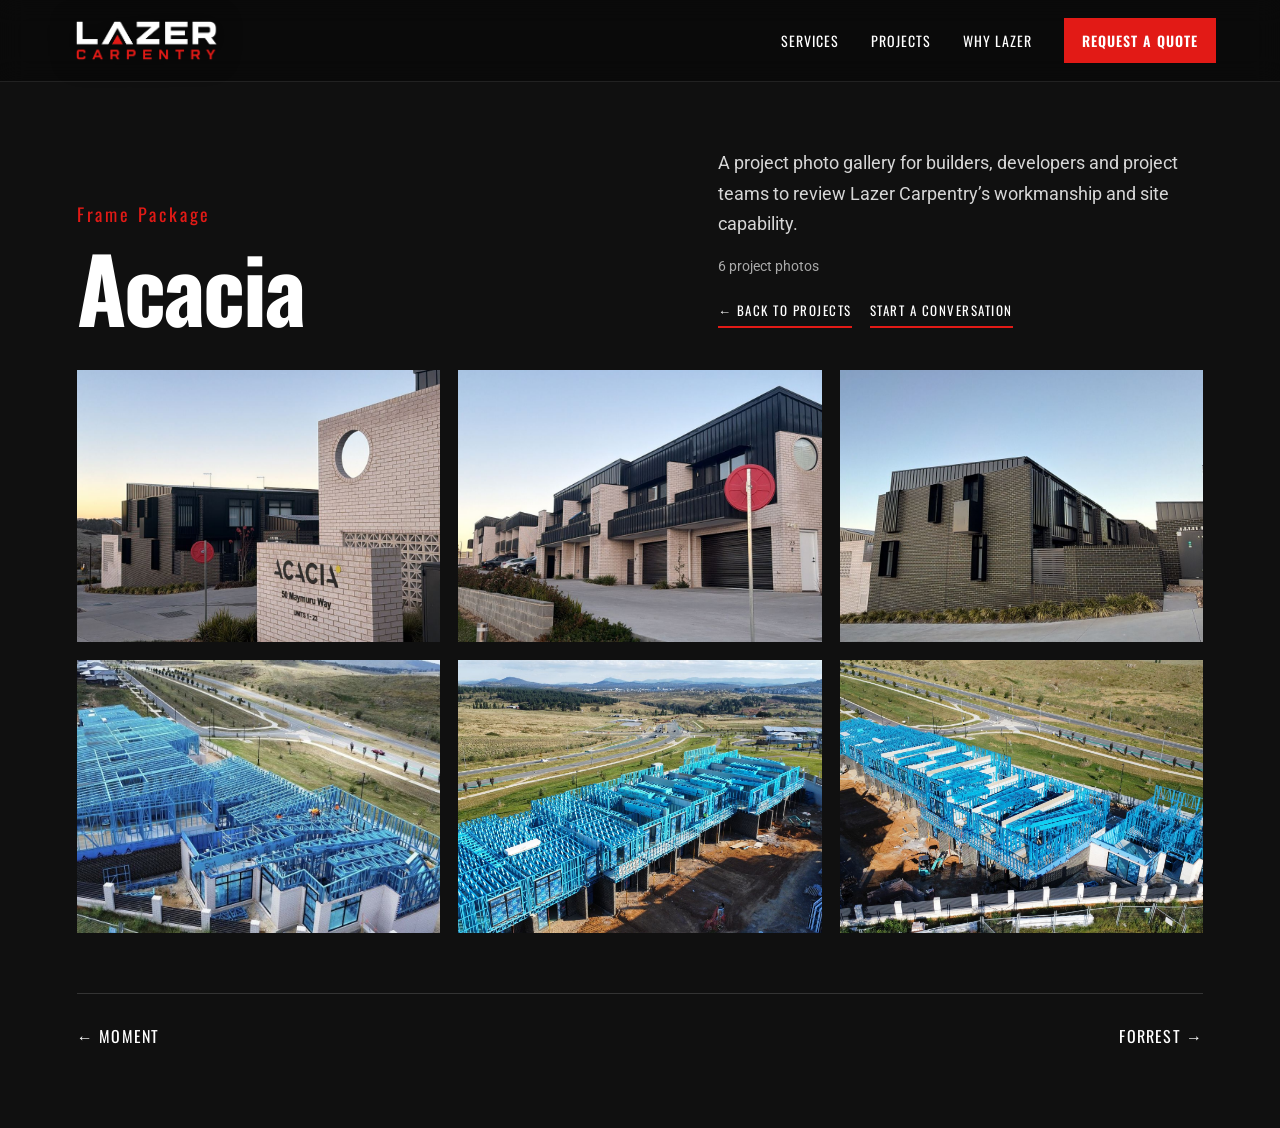
==== gallery-acacia.html @ f3aa22ce "Add files via upload Fix project gallery 404 links" ====
<!doctype html>
<html lang="en">
<head>
  <meta charset="utf-8">
  <meta name="viewport" content="width=device-width,initial-scale=1">
  <title>Acacia | Lazer Carpentry Project Gallery</title>
  <meta name="description" content="Acacia project gallery by Lazer Carpentry.">
  <link rel="preconnect" href="https://fonts.googleapis.com">
  <link rel="preconnect" href="https://fonts.gstatic.com" crossorigin>
  <link href="https://fonts.googleapis.com/css2?family=Oswald:wght@500;600;700&family=Roboto:wght@400;500;700&display=swap" rel="stylesheet">
  <link rel="stylesheet" href="styles.css?v=20">
</head>
<body class="gallery-page">
<header class="nav">
  <a href="index.html#top" class="brand" aria-label="Lazer Carpentry home"><span class="logo-badge nav-badge"><img src="logo-transparent.png?v=20" alt="Lazer Carpentry logo"></span></a>
  <button class="menu" aria-label="Open menu">☰</button>
  <nav>
    <a href="index.html#services">Services</a>
    <a href="index.html#projects">Projects</a>
    <a href="index.html#about">Why Lazer</a>
    <a href="index.html#contact" class="btn small">Request a quote</a>
  </nav>
</header>

<main class="gallery-main">
  <section class="gallery-hero">
    <div>
      <p class="eyebrow">Frame Package</p>
      <h1>Acacia</h1>
    </div>
    <div>
      <p>A project photo gallery for builders, developers and project teams to review Lazer Carpentry’s workmanship and site capability.</p>
      <div class="gallery-count">6 project photos</div>
      <div class="gallery-actions">
        <a class="gallery-back" href="index.html#projects">← Back to Projects</a>
        <a class="gallery-back" href="index.html#contact">Start a Conversation</a>
      </div>
    </div>
  </section>

  <section class="gallery-grid">
    <button class="gallery-item" data-full="acacia-01-acacia-1.jpg" aria-label="Open Acacia photo 1"><img src="acacia-01-acacia-1.jpg" loading="lazy" alt="Acacia photo 1"></button>
<button class="gallery-item" data-full="acacia-02-acacia-2.jpg" aria-label="Open Acacia photo 2"><img src="acacia-02-acacia-2.jpg" loading="lazy" alt="Acacia photo 2"></button>
<button class="gallery-item" data-full="acacia-03-acacia-3.jpg" aria-label="Open Acacia photo 3"><img src="acacia-03-acacia-3.jpg" loading="lazy" alt="Acacia photo 3"></button>
<button class="gallery-item" data-full="acacia-04-acacia-4.jpg" aria-label="Open Acacia photo 4"><img src="acacia-04-acacia-4.jpg" loading="lazy" alt="Acacia photo 4"></button>
<button class="gallery-item" data-full="acacia-05-acacia-5.jpg" aria-label="Open Acacia photo 5"><img src="acacia-05-acacia-5.jpg" loading="lazy" alt="Acacia photo 5"></button>
<button class="gallery-item" data-full="acacia-06-acacia-6.jpg" aria-label="Open Acacia photo 6"><img src="acacia-06-acacia-6.jpg" loading="lazy" alt="Acacia photo 6"></button>
  </section>

  <div class="gallery-footer">
    <a href="gallery-moment.html">← Moment</a>
    <a href="gallery-forrest.html">Forrest →</a>
  </div>
</main>

<div class="lightbox" aria-hidden="true">
  <button class="close" aria-label="Close gallery">×</button>
  <button class="prev" aria-label="Previous photo">‹</button>
  <img src="" alt="Expanded project photo">
  <button class="next" aria-label="Next photo">›</button>
</div>

<div class="mobile-actions"><a href="tel:0417870984">Call Now</a><a href="mailto:info@lazercarpentry.com.au">Email</a></div>
<script src="script.js?v=20"></script>
<script src="gallery.js?v=20"></script>
</body>
</html>
---- styles.css ----
:root{--red:#e21a16;--black:#0c0c0c;--char:#171717;--white:#fff;--muted:#666}*{box-sizing:border-box}html{scroll-behavior:smooth}body{margin:0;color:#111;background:#fff;font-family:Roboto,Arial,sans-serif}img{max-width:100%;display:block}h1,h2,h3,.eyebrow,.btn,.nav a,.strip,.capability-band strong{font-family:Oswald,Arial,sans-serif}.nav{height:82px;padding:0 5vw;position:fixed;z-index:50;top:0;width:100%;display:flex;align-items:center;justify-content:space-between;background:rgba(10,10,10,.94);backdrop-filter:blur(12px);border-bottom:1px solid rgba(255,255,255,.1)}.brand{display:flex;align-items:center}.logo-badge{display:inline-flex;align-items:center;justify-content:center;background:transparent;border-radius:0;box-shadow:none}.nav-badge{padding:7px 10px;width:165px}.nav-badge img{width:145px;height:auto;filter:drop-shadow(0 2px 12px rgba(0,0,0,.55))}.nav nav{display:flex;gap:32px;align-items:center}.nav a{color:#fff;text-decoration:none;text-transform:uppercase;letter-spacing:1px;font-size:14px}.menu{display:none;background:none;border:0;color:#fff;font-size:28px}.btn{display:inline-flex;align-items:center;justify-content:center;background:var(--red);color:#fff!important;text-decoration:none;text-transform:uppercase;letter-spacing:1.5px;padding:17px 26px;border:0;font-weight:600;transition:.25s}.btn:hover{transform:translateY(-2px);filter:brightness(1.08)}.btn.small{padding:12px 18px}.hero{min-height:100vh;position:relative;color:#fff;display:flex;align-items:center;overflow:hidden;background:#050505}.hero-bg{position:absolute;inset:0;width:100%;height:100%;object-fit:cover;object-position:center;opacity:.72;filter:contrast(1.08) saturate(1.03)}.shade{position:absolute;inset:0;background:linear-gradient(90deg,rgba(0,0,0,.92) 0%,rgba(0,0,0,.74) 44%,rgba(0,0,0,.38) 100%)}.hero:after{content:"";position:absolute;inset:0;background:radial-gradient(circle at 76% 32%,rgba(226,26,22,.14),transparent 34%)}.hero-inner{position:relative;z-index:2;width:min(930px,88vw);margin-left:6vw;padding-top:115px}.hero-badge{padding:18px 20px;margin:0 0 34px}.hero-logo{width:min(430px,72vw);height:auto;margin:0;filter:drop-shadow(0 6px 20px rgba(0,0,0,.55))}.eyebrow{letter-spacing:2.8px;font-size:14px;margin:0 0 18px}.red{color:var(--red)}h1{font-size:clamp(58px,7.7vw,112px);line-height:.92;margin:0;letter-spacing:-2px}h1 span{color:var(--red)}.lead{max-width:690px;font-size:20px;line-height:1.6;color:#ececec;margin:30px 0}.actions{display:flex;gap:28px;align-items:center}.text-link{color:#fff;font-weight:700;text-decoration:none}.hero-panel{position:absolute;z-index:3;right:5vw;bottom:42px;width:360px;padding:24px 26px;background:rgba(12,12,12,.84);border-left:4px solid var(--red);backdrop-filter:blur(8px)}.hero-panel span{display:block;color:#ff4d48;font-size:12px;letter-spacing:1.8px;font-weight:700}.hero-panel strong{display:block;font-family:Oswald;font-size:24px;line-height:1.15;margin-top:8px}.strip{background:#111;color:#fff;display:flex;justify-content:space-between;align-items:center;gap:26px;padding:20px 6vw;font-size:13px;letter-spacing:2px;text-transform:uppercase;width:100%}.strip i{display:block;flex:0 0 2px;width:2px;height:18px;background:var(--red);opacity:1;border-radius:1px}.section{padding:110px 6vw}.section-head{display:grid;grid-template-columns:1fr 1fr;gap:36px 72px;align-items:center;max-width:1480px;margin:0 auto 55px}.section-head .eyebrow{grid-column:1/-1;margin-bottom:-8px}.section-head h2,.about h2,.contact h2,.cta h2,.project-head h2{font-size:clamp(44px,5vw,78px);line-height:.98;margin:0;letter-spacing:-1px}.section-head>p:last-child{font-size:18px;line-height:1.7;color:#555;max-width:620px;align-self:center}.cards{display:grid;grid-template-columns:repeat(4,1fr);border-top:1px solid #bbb;border-bottom:0;max-width:1480px;margin:0 auto}.cards article{padding:34px 30px;border-right:1px solid #ddd;min-height:290px}.cards b{color:var(--red)}.cards h3{font-size:29px;line-height:1.1}.cards p{color:#555;line-height:1.65}.capability-band{background:#f1f1f1;display:grid;grid-template-columns:repeat(4,1fr);border-top:0;border-bottom:1px solid #ddd}.capability-band div{padding:34px 3vw;border-right:1px solid #d5d5d5}.capability-band strong{display:block;font-size:22px}.capability-band span{display:block;color:#666;font-size:13px;line-height:1.5;margin-top:6px}.dark{background:#101010;color:#fff}.project-head{display:grid;grid-template-columns:1fr 1fr;gap:32px 72px;align-items:center;max-width:1480px;margin:0 auto 58px}.project-head .eyebrow{grid-column:1/-1;margin-bottom:-8px}.project-head h2{font-size:clamp(60px,8vw,112px);color:var(--red);line-height:.88}.project-head>p:last-child{font-size:19px;line-height:1.7;color:#d0d0d0;align-self:center}.project-grid{display:grid;grid-template-columns:repeat(3,1fr);gap:22px;max-width:1480px;margin:0 auto}.project-grid .wide{grid-column:auto}.project{margin:0;position:relative;overflow:hidden;min-height:430px;background:#181818;border:1px solid rgba(255,255,255,.22)}.project.wide{min-height:430px}.project>img{position:absolute;inset:0;width:100%;height:100%;object-fit:cover;object-position:center;opacity:.96;filter:contrast(1.04) saturate(.96);transition:transform .55s ease,opacity .35s ease}.project:before{content:"";position:absolute;inset:0;background:linear-gradient(180deg,rgba(0,0,0,.02),rgba(0,0,0,.28) 42%,rgba(0,0,0,.88));z-index:1;transition:.45s}.project:after{content:"";position:absolute;inset:0;background:radial-gradient(circle at 80% 25%,rgba(226,26,22,.13),transparent 36%);z-index:1;pointer-events:none}.project:hover>img{transform:scale(1.035)}.project:hover:before{background:linear-gradient(180deg,rgba(0,0,0,0),rgba(0,0,0,.18) 45%,rgba(0,0,0,.76))}.project figcaption{position:absolute;left:0;right:0;bottom:0;padding:90px 34px 32px;z-index:2}.project span{color:#ff4b47;text-transform:uppercase;font-weight:700;letter-spacing:1.6px;font-size:12px}.project h3{font-size:38px;margin:8px 0 0}.about{display:grid;grid-template-columns:1.1fr .9fr;gap:7vw;align-items:center}.about-photo{height:720px;background:#111;overflow:hidden}.about-photo img{width:100%;height:100%;object-fit:cover}.about-copy p{line-height:1.8;color:#555;font-size:17px}.about-copy ul{list-style:none;padding:0;margin:28px 0}.about-copy li{padding:14px 0;border-bottom:1px solid #ddd;font-weight:700}.about-copy li:before{content:'—';color:var(--red);margin-right:12px}.darkbtn{background:#111}.cta{background:var(--red);color:#fff;text-align:center;padding:100px 6vw}.cta p{font-size:18px}.light{background:#fff;color:#111!important;margin-top:18px}.contact{display:grid;grid-template-columns:1fr 1fr;gap:8vw;background:#f5f5f5}.contact p{max-width:560px;line-height:1.7;color:#555}.contact-lines{display:flex;flex-direction:column;gap:10px;margin-top:30px}.contact-lines a{color:#111;text-decoration:none;font-size:20px;font-weight:700}form{background:#fff;padding:36px;border-top:4px solid var(--red)}label{display:block;font-weight:700;font-size:13px;text-transform:uppercase;letter-spacing:1px;margin-bottom:20px}input,textarea{width:100%;border:0;border-bottom:1px solid #aaa;padding:12px 0;font:inherit;outline:none}textarea{border:1px solid #aaa;padding:12px;margin-top:10px}footer{background:#111;color:#aaa;padding:50px 6vw;display:grid;grid-template-columns:260px 1fr auto;gap:35px;align-items:center}.footer-badge{padding:10px 12px;width:235px}.footer-logo{width:100%;margin:auto 0;filter:drop-shadow(0 2px 10px rgba(0,0,0,.28))}footer p{color:#fff}footer span{font-size:13px}.mobile-actions{display:none}.reveal{opacity:0;transform:translateY(24px);transition:opacity .7s ease,transform .7s ease}.reveal.visible{opacity:1;transform:none}
@media(max-width:1100px){.project-grid{grid-template-columns:repeat(2,1fr)}}@media(max-width:900px){.nav nav{display:none;position:absolute;top:82px;left:0;right:0;background:#111;padding:28px;flex-direction:column}.nav nav.open{display:flex}.menu{display:block}.hero-panel{display:none}.hero-inner{margin:auto;padding:120px 6vw 65px}.section-head,.project-head,.about,.contact{grid-template-columns:1fr}.section-head .eyebrow,.project-head .eyebrow{grid-column:auto;margin-bottom:0}.cards{grid-template-columns:1fr 1fr}.capability-band{grid-template-columns:1fr 1fr}.project-grid{grid-template-columns:1fr}.project,.project.wide{min-height:450px}.about-photo{height:520px}footer{grid-template-columns:1fr;text-align:center}.footer-badge{margin:auto}.hero-bg{opacity:.45}}
@media(max-width:580px){.cards article:last-child{border-bottom:0}body{padding-bottom:64px}.nav{height:72px;padding:0 4vw}.nav nav{top:72px}.nav-badge{width:135px;padding:7px 8px}.nav-badge img{width:118px}.hero{min-height:94vh}.hero-bg{object-position:center;opacity:.50}.shade{background:linear-gradient(90deg,rgba(0,0,0,.92) 0%,rgba(0,0,0,.80) 56%,rgba(0,0,0,.58) 100%)}.hero-inner{padding-top:108px}.hero-badge{padding:12px 14px;margin-bottom:26px}.hero-logo{width:290px;margin-bottom:0}.eyebrow{font-size:12px}.section{padding:76px 6vw}.cards,.capability-band{grid-template-columns:1fr}.cards article,.capability-band div{border-right:0;border-bottom:1px solid #ddd}.actions{align-items:flex-start;flex-direction:column}.strip{justify-content:center;gap:10px;font-size:10px;flex-wrap:wrap}.strip i{height:12px}h1{font-size:50px}.lead{font-size:17px}.project-head h2{font-size:54px}.project-head p:last-child{font-size:16px}.project,.project.wide{min-height:390px}.project>img{opacity:.92}.project h3{font-size:32px}.about-photo{height:430px}footer p{font-size:15px}.mobile-actions{position:fixed;left:0;right:0;bottom:0;z-index:70;display:grid;grid-template-columns:1fr 1fr;background:#111;border-top:1px solid #333}.mobile-actions a{padding:17px;text-align:center;color:#fff;text-decoration:none;text-transform:uppercase;font-family:Oswald;letter-spacing:1.5px}.mobile-actions a:first-child{background:var(--red)}}


.nowrap{white-space:nowrap}

@media(max-width:580px){
  /* Planned mobile banner layout */
  .strip{
    display:grid !important;
    grid-template-columns:max-content auto max-content !important;
    justify-content:center !important;
    align-items:center !important;
    gap:10px 12px !important;
    padding:20px 4vw !important;
    font-size:9px !important;
    letter-spacing:1.3px !important;
    text-align:center !important;
    flex-wrap:initial !important;
  }
  .strip span{
    border-left:0 !important;
    padding-left:0 !important;
    line-height:1.3 !important;
    white-space:nowrap !important;
  }
  .strip i{
    display:block !important;
    width:2px !important;
    height:14px !important;
    background:var(--red) !important;
    align-self:center !important;
    justify-self:center !important;
  }
  /* Keep only the two useful mobile divider lines */
  .strip i:nth-of-type(2),
  .strip i:nth-of-type(4){
    display:none !important;
  }
  .strip span:nth-of-type(1){grid-column:1;grid-row:1;font-size:8.6px !important;letter-spacing:1.15px !important;}
  .strip i:nth-of-type(1){grid-column:2;grid-row:1;}
  .strip span:nth-of-type(2){
    grid-column:1 / -1 !important;
    grid-row:3 !important;
    justify-self:center !important;
    text-align:center !important;
    border-top:0 !important;
    padding-top:0 !important;
    margin-top:2px !important;
  }
  .strip span:nth-of-type(3){grid-column:1;grid-row:2;}
  .strip i:nth-of-type(3){grid-column:2;grid-row:2;}
  .strip span:nth-of-type(4){grid-column:3;grid-row:2;}
  .strip span:nth-of-type(5){grid-column:3;grid-row:1;font-size:8.8px !important;letter-spacing:1.2px !important;}

  /* Tighten the mobile gap between service 04 and the Residential capability section */
  #services.section{
    padding-bottom:0 !important;
  }
  #services .cards{
    margin-bottom:0 !important;
  }
  #services .cards article{
    min-height:auto !important;
  }
  #services .cards article:last-child{
    padding-bottom:26px !important;
    margin-bottom:0 !important;
    border-bottom:0 !important;
  }
  .capability-band{
    margin-top:0 !important;
  }
}


.project-card{display:block;color:inherit;text-decoration:none}
.project-card:focus-visible{outline:3px solid var(--red);outline-offset:4px}
.project em{display:inline-block;margin-top:16px;color:#fff;font-style:normal;font-family:Oswald,Arial,sans-serif;text-transform:uppercase;letter-spacing:1.5px;font-size:13px;border-bottom:2px solid var(--red);padding-bottom:5px}

.gallery-page{background:#101010;color:#fff}
.gallery-main{padding:130px 6vw 80px}
.gallery-hero{max-width:1480px;margin:0 auto 42px;display:grid;grid-template-columns:1.1fr .9fr;gap:48px;align-items:end}
.gallery-hero .eyebrow{color:var(--red)}
.gallery-hero h1{font-size:clamp(54px,7vw,112px);line-height:.9;margin:0}
.gallery-hero p{color:#d6d6d6;font-size:18px;line-height:1.7;max-width:620px}
.gallery-actions{display:flex;gap:18px;flex-wrap:wrap;margin-top:26px}
.gallery-back{display:inline-flex;align-items:center;color:#fff;text-decoration:none;text-transform:uppercase;letter-spacing:1.5px;font-family:Oswald,Arial,sans-serif;font-size:13px;border-bottom:2px solid var(--red);padding-bottom:6px}
.gallery-grid{max-width:1480px;margin:0 auto;display:grid;grid-template-columns:repeat(3,1fr);gap:18px}
.gallery-item{position:relative;border:0;padding:0;margin:0;background:#181818;cursor:pointer;overflow:hidden;aspect-ratio:4/3}
.gallery-item img{width:100%;height:100%;object-fit:cover;transition:transform .35s ease, opacity .35s ease}
.gallery-item:hover img{transform:scale(1.035);opacity:.9}
.gallery-count{color:#aaa;font-size:14px;margin-top:8px}
.lightbox{position:fixed;inset:0;background:rgba(0,0,0,.94);display:none;align-items:center;justify-content:center;z-index:200;padding:28px}
.lightbox.open{display:flex}
.lightbox img{max-width:min(96vw,1500px);max-height:86vh;object-fit:contain}
.lightbox button{position:absolute;border:0;background:rgba(255,255,255,.1);color:#fff;font-size:32px;width:52px;height:52px;cursor:pointer}
.lightbox button:hover{background:var(--red)}
.lightbox .close{top:24px;right:24px}
.lightbox .prev{left:24px}
.lightbox .next{right:24px}
.gallery-footer{max-width:1480px;margin:60px auto 0;padding-top:30px;border-top:1px solid rgba(255,255,255,.15);display:flex;justify-content:space-between;gap:20px;flex-wrap:wrap}
.gallery-footer a{color:#fff;text-decoration:none;font-family:Oswald,Arial,sans-serif;text-transform:uppercase;letter-spacing:1.2px}
@media(max-width:900px){.gallery-hero{grid-template-columns:1fr}.gallery-grid{grid-template-columns:repeat(2,1fr)}}
@media(max-width:580px){.gallery-main{padding:106px 5vw 70px}.gallery-grid{grid-template-columns:1fr;gap:14px}.gallery-item{aspect-ratio:4/3}.lightbox{padding:14px}.lightbox button{width:46px;height:46px;font-size:26px}.lightbox .prev{left:10px}.lightbox .next{right:10px}.lightbox .close{top:10px;right:10px}.project em{font-size:12px}}
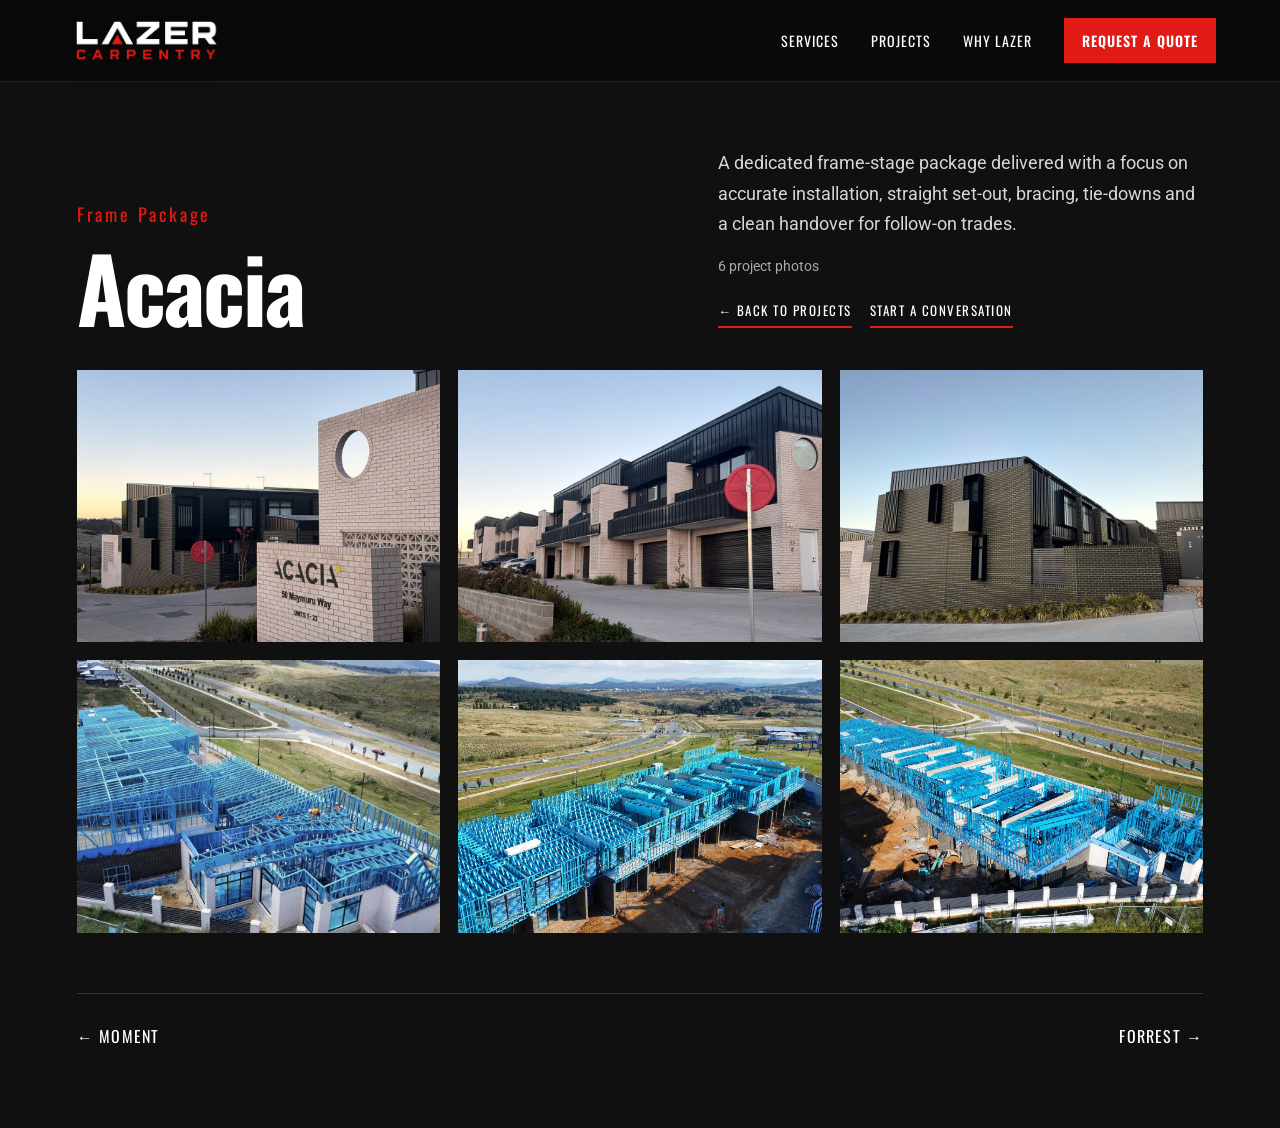
==== commit b4e0b933: "Add files via upload Add project-specific gallery descriptions" ====
--- a/gallery-acacia.html
+++ b/gallery-acacia.html
@@ -8,11 +8,11 @@
   <link rel="preconnect" href="https://fonts.googleapis.com">
   <link rel="preconnect" href="https://fonts.gstatic.com" crossorigin>
   <link href="https://fonts.googleapis.com/css2?family=Oswald:wght@500;600;700&family=Roboto:wght@400;500;700&display=swap" rel="stylesheet">
-  <link rel="stylesheet" href="styles.css?v=20">
+  <link rel="stylesheet" href="styles.css?v=24">
 </head>
 <body class="gallery-page">
 <header class="nav">
-  <a href="index.html#top" class="brand" aria-label="Lazer Carpentry home"><span class="logo-badge nav-badge"><img src="logo-transparent.png?v=20" alt="Lazer Carpentry logo"></span></a>
+  <a href="index.html#top" class="brand" aria-label="Lazer Carpentry home"><span class="logo-badge nav-badge"><img src="logo-transparent.png?v=24" alt="Lazer Carpentry logo"></span></a>
   <button class="menu" aria-label="Open menu">☰</button>
   <nav>
     <a href="index.html#services">Services</a>
@@ -29,7 +29,7 @@
       <h1>Acacia</h1>
     </div>
     <div>
-      <p>A project photo gallery for builders, developers and project teams to review Lazer Carpentry’s workmanship and site capability.</p>
+      <p>A dedicated frame-stage package delivered with a focus on accurate installation, straight set-out, bracing, tie-downs and a clean handover for follow-on trades.</p>
       <div class="gallery-count">6 project photos</div>
       <div class="gallery-actions">
         <a class="gallery-back" href="index.html#projects">← Back to Projects</a>
@@ -60,8 +60,8 @@
   <button class="next" aria-label="Next photo">›</button>
 </div>
 
-<div class="mobile-actions"><a href="tel:0417870984">Call Now</a><a href="mailto:info@lazercarpentry.com.au">Email</a></div>
-<script src="script.js?v=20"></script>
-<script src="gallery.js?v=20"></script>
+<div class="mobile-actions"><a href="mailto:info@lazercarpentry.com.au">Email</a><a href="https://instagram.com/lazercarpentry">Instagram</a></div>
+<script src="script.js?v=24"></script>
+<script src="gallery.js?v=24"></script>
 </body>
 </html>
--- a/styles.css
+++ b/styles.css
@@ -104,3 +104,54 @@
 .gallery-footer a{color:#fff;text-decoration:none;font-family:Oswald,Arial,sans-serif;text-transform:uppercase;letter-spacing:1.2px}
 @media(max-width:900px){.gallery-hero{grid-template-columns:1fr}.gallery-grid{grid-template-columns:repeat(2,1fr)}}
 @media(max-width:580px){.gallery-main{padding:106px 5vw 70px}.gallery-grid{grid-template-columns:1fr;gap:14px}.gallery-item{aspect-ratio:4/3}.lightbox{padding:14px}.lightbox button{width:46px;height:46px;font-size:26px}.lightbox .prev{left:10px}.lightbox .next{right:10px}.lightbox .close{top:10px;right:10px}.project em{font-size:12px}}
+
+
+/* V21 Trust sections */
+.compliance{background:#fff;color:#111}
+.proof-head,.testimonial-head,.faq-head{max-width:1480px;margin:0 auto 58px;display:grid;grid-template-columns:1fr 1fr;gap:32px 72px;align-items:center}
+.proof-head .eyebrow,.testimonial-head .eyebrow,.faq-head .eyebrow{grid-column:1/-1;margin-bottom:-8px}
+.proof-head h2,.testimonial-head h2,.faq-head h2{font-size:clamp(48px,6vw,92px);line-height:.92;margin:0;letter-spacing:-1px}
+.proof-head>p:last-child,.testimonial-head>p:last-child,.faq-head>p:last-child{font-size:18px;line-height:1.7;color:#555;max-width:640px;align-self:center}
+.proof-grid{max-width:1480px;margin:0 auto;display:grid;grid-template-columns:repeat(3,1fr);gap:22px}
+.proof-card{background:#111;color:#fff;padding:38px 34px;min-height:340px;border-top:5px solid var(--red);position:relative;overflow:hidden}
+.proof-card:after{content:"";position:absolute;right:-50px;top:-50px;width:170px;height:170px;border:1px solid rgba(226,26,22,.38);transform:rotate(35deg)}
+.proof-card span{color:var(--red);font-weight:800;font-size:18px}
+.proof-card h3{font-size:34px;line-height:1.05;margin:28px 0 18px}
+.proof-card p{color:#d7d7d7;line-height:1.7;margin:0}
+
+.testimonials{background:#f4f4f4;color:#111}
+.testimonial-grid{max-width:1480px;margin:0 auto;display:grid;grid-template-columns:repeat(3,1fr);gap:22px}
+.testimonial-card{background:#fff;padding:38px 34px;min-height:330px;border-left:5px solid var(--red);box-shadow:0 18px 45px rgba(0,0,0,.08)}
+.testimonial-card b{display:block;color:var(--red);font-family:Georgia,serif;font-size:82px;line-height:.7;margin-bottom:12px}
+.testimonial-card p{font-size:21px;line-height:1.55;color:#222;margin:0 0 28px}
+.testimonial-card strong{display:block;font-family:Oswald,Arial,sans-serif;text-transform:uppercase;letter-spacing:1.5px;font-size:13px;color:#777}
+
+.faq{background:#101010;color:#fff}
+.faq-head>p:last-child{color:#d0d0d0}
+.faq-list{max-width:1480px;margin:0 auto;border-top:1px solid rgba(255,255,255,.18)}
+.faq-list details{border-bottom:1px solid rgba(255,255,255,.18)}
+.faq-list summary{list-style:none;cursor:pointer;display:flex;justify-content:space-between;align-items:center;gap:28px;padding:28px 0;font-family:Oswald,Arial,sans-serif;font-size:30px;line-height:1.15}
+.faq-list summary::-webkit-details-marker{display:none}
+.faq-list summary:after{content:"+";font-family:Roboto,Arial,sans-serif;color:var(--red);font-size:42px;line-height:1;font-weight:300}
+.faq-list details[open] summary:after{content:"−"}
+.faq-list details p{max-width:850px;margin:0 0 32px;color:#d6d6d6;font-size:18px;line-height:1.75}
+
+@media(max-width:900px){
+  .proof-head,.testimonial-head,.faq-head{grid-template-columns:1fr}
+  .proof-head .eyebrow,.testimonial-head .eyebrow,.faq-head .eyebrow{grid-column:auto;margin-bottom:0}
+  .proof-grid,.testimonial-grid{grid-template-columns:1fr}
+  .proof-card,.testimonial-card{min-height:auto}
+}
+@media(max-width:580px){
+  .proof-head h2,.testimonial-head h2,.faq-head h2{font-size:48px}
+  .proof-head,.testimonial-head,.faq-head{gap:20px;margin-bottom:36px}
+  .proof-card{padding:32px 26px}
+  .proof-card h3{font-size:30px}
+  .testimonial-card{padding:32px 26px}
+  .testimonial-card p{font-size:19px}
+  .faq-list summary{font-size:24px;padding:24px 0}
+  .faq-list summary:after{font-size:34px}
+  .faq-list details p{font-size:16px;margin-bottom:26px}
+}
+
+.testimonial-card .stars{color:var(--red);font-size:18px;letter-spacing:3px;margin:0 0 18px;font-weight:800}
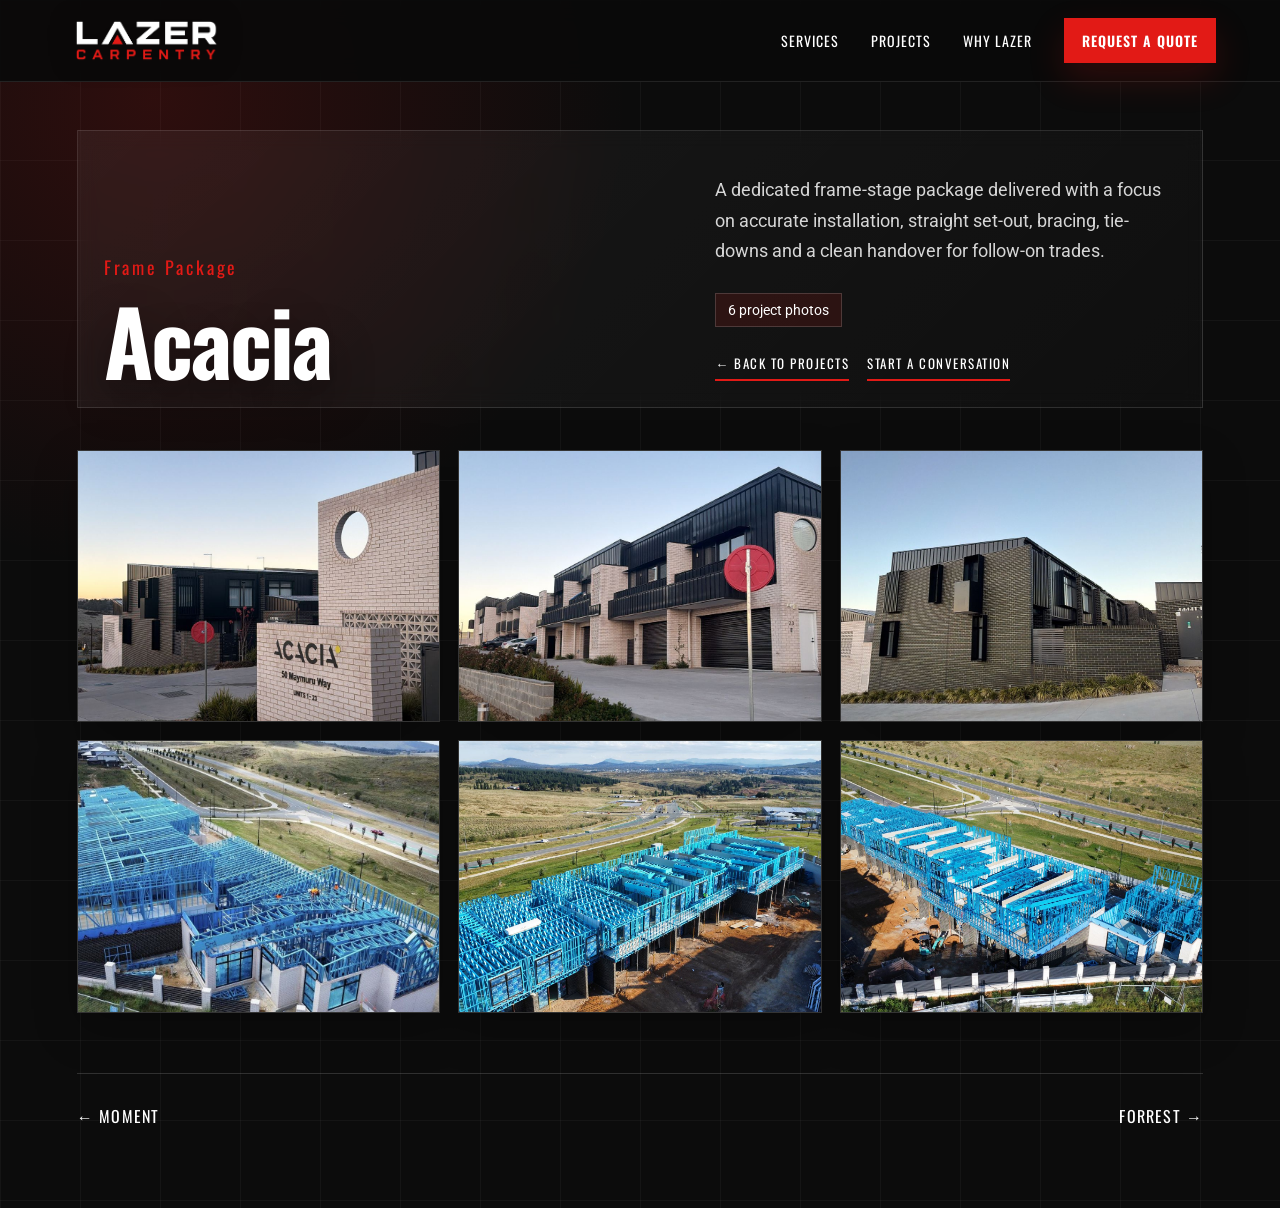
==== commit 2d73c033: "Add files via upload V26 premium website upgrade" ====
--- a/gallery-acacia.html
+++ b/gallery-acacia.html
@@ -8,11 +8,12 @@
   <link rel="preconnect" href="https://fonts.googleapis.com">
   <link rel="preconnect" href="https://fonts.gstatic.com" crossorigin>
   <link href="https://fonts.googleapis.com/css2?family=Oswald:wght@500;600;700&family=Roboto:wght@400;500;700&display=swap" rel="stylesheet">
-  <link rel="stylesheet" href="styles.css?v=24">
+  <link rel="stylesheet" href="styles.css?v=26">
 </head>
 <body class="gallery-page">
+<div class="scroll-progress" aria-hidden="true"></div>
 <header class="nav">
-  <a href="index.html#top" class="brand" aria-label="Lazer Carpentry home"><span class="logo-badge nav-badge"><img src="logo-transparent.png?v=24" alt="Lazer Carpentry logo"></span></a>
+  <a href="index.html#top" class="brand" aria-label="Lazer Carpentry home"><span class="logo-badge nav-badge"><img src="logo-transparent.png?v=26" alt="Lazer Carpentry logo"></span></a>
   <button class="menu" aria-label="Open menu">☰</button>
   <nav>
     <a href="index.html#services">Services</a>
@@ -61,7 +62,7 @@
 </div>
 
 <div class="mobile-actions"><a href="mailto:info@lazercarpentry.com.au">Email</a><a href="https://instagram.com/lazercarpentry">Instagram</a></div>
-<script src="script.js?v=24"></script>
-<script src="gallery.js?v=24"></script>
+<script src="script.js?v=26"></script>
+<script src="gallery.js?v=26"></script>
 </body>
 </html>
--- a/styles.css
+++ b/styles.css
@@ -155,3 +155,113 @@
 }
 
 .testimonial-card .stars{color:var(--red);font-size:18px;letter-spacing:3px;margin:0 0 18px;font-weight:800}
+
+
+/* V26 Premium Pass */
+:root{--premium-line:rgba(255,255,255,.12);--premium-red-soft:rgba(226,26,22,.18);--premium-red-glow:rgba(226,26,22,.34)}
+body{background:#0c0c0c}
+body:not(.gallery-page) main{background:#fff}
+.scroll-progress{position:fixed;left:0;top:0;height:3px;width:0;background:linear-gradient(90deg,var(--red),#ff5a55);z-index:999;box-shadow:0 0 18px rgba(226,26,22,.9);pointer-events:none}
+.nav{transition:height .25s ease,background .25s ease,box-shadow .25s ease,border-color .25s ease}
+.nav.scrolled{background:rgba(7,7,7,.86);box-shadow:0 16px 50px rgba(0,0,0,.34);border-bottom-color:rgba(226,26,22,.22)}
+.nav a:not(.btn){position:relative}
+.nav a:not(.btn):after{content:"";position:absolute;left:0;right:0;bottom:-8px;height:2px;background:var(--red);transform:scaleX(0);transform-origin:right;transition:transform .24s ease}
+.nav a:not(.btn):hover:after{transform:scaleX(1);transform-origin:left}
+.btn{position:relative;overflow:hidden;box-shadow:0 15px 36px rgba(226,26,22,.18)}
+.btn:before{content:"";position:absolute;inset:-2px;background:linear-gradient(115deg,transparent 0%,rgba(255,255,255,.34) 45%,transparent 62%);transform:translateX(-120%);transition:transform .55s ease}
+.btn:hover:before{transform:translateX(120%)}
+
+.hero{isolation:isolate}
+.hero-bg{transform:scale(1.03);animation:heroDrift 16s ease-in-out infinite alternate}
+.hero-lines{position:absolute;inset:0;z-index:1;opacity:.22;background-image:linear-gradient(rgba(255,255,255,.07) 1px,transparent 1px),linear-gradient(90deg,rgba(255,255,255,.07) 1px,transparent 1px);background-size:72px 72px;mask-image:linear-gradient(90deg,#000,transparent 76%);animation:gridSlide 18s linear infinite}
+.hero-noise{position:absolute;inset:0;z-index:1;opacity:.11;background-image:radial-gradient(circle at 18% 20%,rgba(255,255,255,.8) 0 1px,transparent 1px),radial-gradient(circle at 78% 56%,rgba(255,255,255,.7) 0 1px,transparent 1px);background-size:38px 38px,56px 56px;mix-blend-mode:screen;pointer-events:none}
+.hero-inner h1{animation:headlineLoad .8s ease both .1s}
+.hero-inner .lead,.hero-inner .actions,.hero-proof{animation:fadeUpPremium .8s ease both}
+.hero-inner .lead{animation-delay:.18s}.hero-inner .actions{animation-delay:.26s}.hero-proof{animation-delay:.34s}
+.hero-proof{display:grid;grid-template-columns:repeat(3,max-content);gap:12px;margin-top:34px}
+.hero-proof span{display:block;border:1px solid rgba(255,255,255,.16);background:rgba(255,255,255,.06);backdrop-filter:blur(12px);padding:14px 16px;color:#d8d8d8;font-size:12px;line-height:1.2;text-transform:uppercase;letter-spacing:1.1px}
+.hero-proof strong{display:block;color:#fff;font-family:Oswald,Arial,sans-serif;font-size:18px;letter-spacing:.8px;margin-bottom:3px}
+@keyframes heroDrift{from{transform:scale(1.03) translate3d(0,0,0)}to{transform:scale(1.075) translate3d(1.2%,.8%,0)}}
+@keyframes gridSlide{from{background-position:0 0}to{background-position:144px 72px}}
+@keyframes headlineLoad{from{opacity:0;clip-path:inset(0 0 100% 0);transform:translateY(20px)}to{opacity:1;clip-path:inset(0 0 0 0);transform:none}}
+@keyframes fadeUpPremium{from{opacity:0;transform:translateY(20px)}to{opacity:1;transform:none}}
+
+.premium-rail{display:grid;grid-template-columns:repeat(3,1fr);background:#0f0f0f;color:#fff;border-top:1px solid rgba(255,255,255,.1);border-bottom:1px solid rgba(255,255,255,.1)}
+.premium-rail article{position:relative;padding:38px 5vw;border-right:1px solid rgba(255,255,255,.1);overflow:hidden}
+.premium-rail article:after{content:"";position:absolute;right:-60px;top:-60px;width:160px;height:160px;border:1px solid rgba(226,26,22,.3);transform:rotate(35deg)}
+.premium-rail span{color:var(--red);font-family:Oswald,Arial,sans-serif;font-size:14px;letter-spacing:1.7px}
+.premium-rail strong{display:block;margin:12px 0 8px;font-family:Oswald,Arial,sans-serif;text-transform:uppercase;letter-spacing:1px;font-size:26px}
+.premium-rail p{margin:0;color:#cfcfcf;line-height:1.65;font-size:15px;max-width:420px}
+
+.cards article{position:relative;overflow:hidden;background:linear-gradient(180deg,#fff,#fbfbfb);transition:transform .3s ease,box-shadow .3s ease,border-color .3s ease}
+.cards article:before{content:"";position:absolute;left:0;top:0;width:4px;height:0;background:var(--red);transition:height .3s ease}
+.cards article:hover{transform:translateY(-7px);box-shadow:0 22px 60px rgba(0,0,0,.1);z-index:2}
+.cards article:hover:before{height:100%}
+.capability-band div{transition:background .25s ease,color .25s ease}
+.capability-band div:hover{background:#111;color:#fff}
+.capability-band div:hover span{color:#d7d7d7}
+
+#projects{position:relative;overflow:hidden}
+#projects:before{content:"";position:absolute;inset:0;background:radial-gradient(circle at 10% 6%,rgba(226,26,22,.14),transparent 32%),radial-gradient(circle at 82% 42%,rgba(255,255,255,.06),transparent 24%);pointer-events:none}
+#projects>*{position:relative;z-index:1}
+.project-filter{max-width:1480px;margin:-24px auto 30px;display:flex;gap:10px;flex-wrap:wrap}
+.project-filter button{border:1px solid rgba(255,255,255,.18);background:rgba(255,255,255,.055);color:#fff;font-family:Oswald,Arial,sans-serif;text-transform:uppercase;letter-spacing:1.2px;font-size:12px;padding:12px 16px;cursor:pointer;transition:background .25s ease,border-color .25s ease,transform .25s ease}
+.project-filter button:hover,.project-filter button.active{background:var(--red);border-color:var(--red);transform:translateY(-2px)}
+.project-card{position:relative;transition:opacity .25s ease,transform .25s ease,filter .25s ease}
+.project-card.is-hidden{display:none}
+.project-card:before{content:"";position:absolute;inset:0;background:radial-gradient(circle 220px at var(--mx,50%) var(--my,50%),rgba(226,26,22,.28),transparent 60%);z-index:2;pointer-events:none;opacity:0;transition:opacity .25s ease}
+.project-card:hover:before{opacity:1}
+.project{box-shadow:0 18px 50px rgba(0,0,0,.22);transition:transform .35s ease,border-color .35s ease,box-shadow .35s ease}
+.project-card:hover .project{transform:translateY(-8px);border-color:rgba(226,26,22,.5);box-shadow:0 30px 82px rgba(0,0,0,.44)}
+.project em{transition:background .25s ease,color .25s ease,padding .25s ease}
+.project-card:hover em{background:var(--red);color:#fff;padding:8px 12px;border-bottom-color:transparent}
+
+.about-photo{position:relative;overflow:hidden;box-shadow:0 30px 80px rgba(0,0,0,.18)}
+.about-photo:after{content:"";position:absolute;inset:18px;border:1px solid rgba(255,255,255,.34);pointer-events:none}
+.about-copy ul li{position:relative;padding-left:8px}
+.about-copy ul li::marker{color:var(--red)}
+.proof-card,.testimonial-card{transition:transform .3s ease,box-shadow .3s ease}
+.proof-card:hover,.testimonial-card:hover{transform:translateY(-8px);box-shadow:0 28px 74px rgba(0,0,0,.16)}
+.testimonial-card .stars{text-shadow:0 0 20px rgba(226,26,22,.24)}
+.faq-list details{transition:background .25s ease,padding-left .25s ease,padding-right .25s ease}
+.faq-list details:hover,.faq-list details[open]{background:rgba(255,255,255,.045);padding-left:22px;padding-right:22px}
+.cta{position:relative;overflow:hidden}
+.cta:before{content:"";position:absolute;inset:0;background:linear-gradient(115deg,transparent,rgba(255,255,255,.12),transparent);transform:translateX(-100%);animation:ctaSweep 7s ease-in-out infinite}
+.cta>*{position:relative;z-index:1}
+@keyframes ctaSweep{0%,60%{transform:translateX(-120%)}100%{transform:translateX(120%)}}
+.contact input,.contact textarea{transition:border-color .25s ease,box-shadow .25s ease,background .25s ease}
+.contact input:focus,.contact textarea:focus{outline:none;border-color:var(--red);box-shadow:0 0 0 4px rgba(226,26,22,.14);background:#fff}
+
+.gallery-page{background:#0c0c0c}
+.gallery-main{position:relative;overflow:hidden}
+.gallery-main:before{content:"";position:absolute;inset:0;background:radial-gradient(circle at 12% 8%,rgba(226,26,22,.16),transparent 30%),linear-gradient(rgba(255,255,255,.035) 1px,transparent 1px),linear-gradient(90deg,rgba(255,255,255,.035) 1px,transparent 1px);background-size:auto,80px 80px,80px 80px;pointer-events:none}
+.gallery-main>*{position:relative;z-index:1}
+.gallery-hero{padding:26px;border:1px solid rgba(255,255,255,.12);background:linear-gradient(135deg,rgba(255,255,255,.055),rgba(255,255,255,.015));backdrop-filter:blur(10px)}
+.gallery-hero h1{text-shadow:0 18px 44px rgba(0,0,0,.45)}
+.gallery-count{display:inline-flex;align-items:center;border:1px solid rgba(255,255,255,.16);background:rgba(226,26,22,.12);padding:8px 12px;color:#fff}
+.gallery-item{border:1px solid rgba(255,255,255,.12);box-shadow:0 16px 40px rgba(0,0,0,.26);transition:transform .3s ease,border-color .3s ease,box-shadow .3s ease}
+.gallery-item:hover{transform:translateY(-6px);border-color:rgba(226,26,22,.48);box-shadow:0 28px 70px rgba(0,0,0,.42)}
+.gallery-back{transition:color .25s ease,letter-spacing .25s ease}
+.gallery-back:hover{color:#ff5a55;letter-spacing:1.8px}
+
+@media(max-width:900px){
+  .hero-proof{grid-template-columns:1fr;max-width:360px}
+  .premium-rail{grid-template-columns:1fr}
+  .premium-rail article{border-right:0;border-bottom:1px solid rgba(255,255,255,.1)}
+  .project-filter{margin:0 auto 28px}
+}
+@media(max-width:580px){
+  .scroll-progress{height:2px}
+  .hero-proof{margin-top:26px;gap:8px}
+  .hero-proof span{padding:12px 13px}
+  .hero-proof strong{font-size:16px}
+  .premium-rail article{padding:30px 6vw}
+  .premium-rail strong{font-size:23px}
+  .project-filter{gap:8px;overflow-x:auto;flex-wrap:nowrap;padding-bottom:6px;-webkit-overflow-scrolling:touch}
+  .project-filter button{flex:0 0 auto;padding:11px 13px;font-size:11px}
+  .project-card:hover .project{transform:none}
+  .gallery-hero{padding:20px}
+}
+@media(prefers-reduced-motion:reduce){
+  *,*:before,*:after{animation:none!important;transition:none!important;scroll-behavior:auto!important}
+}
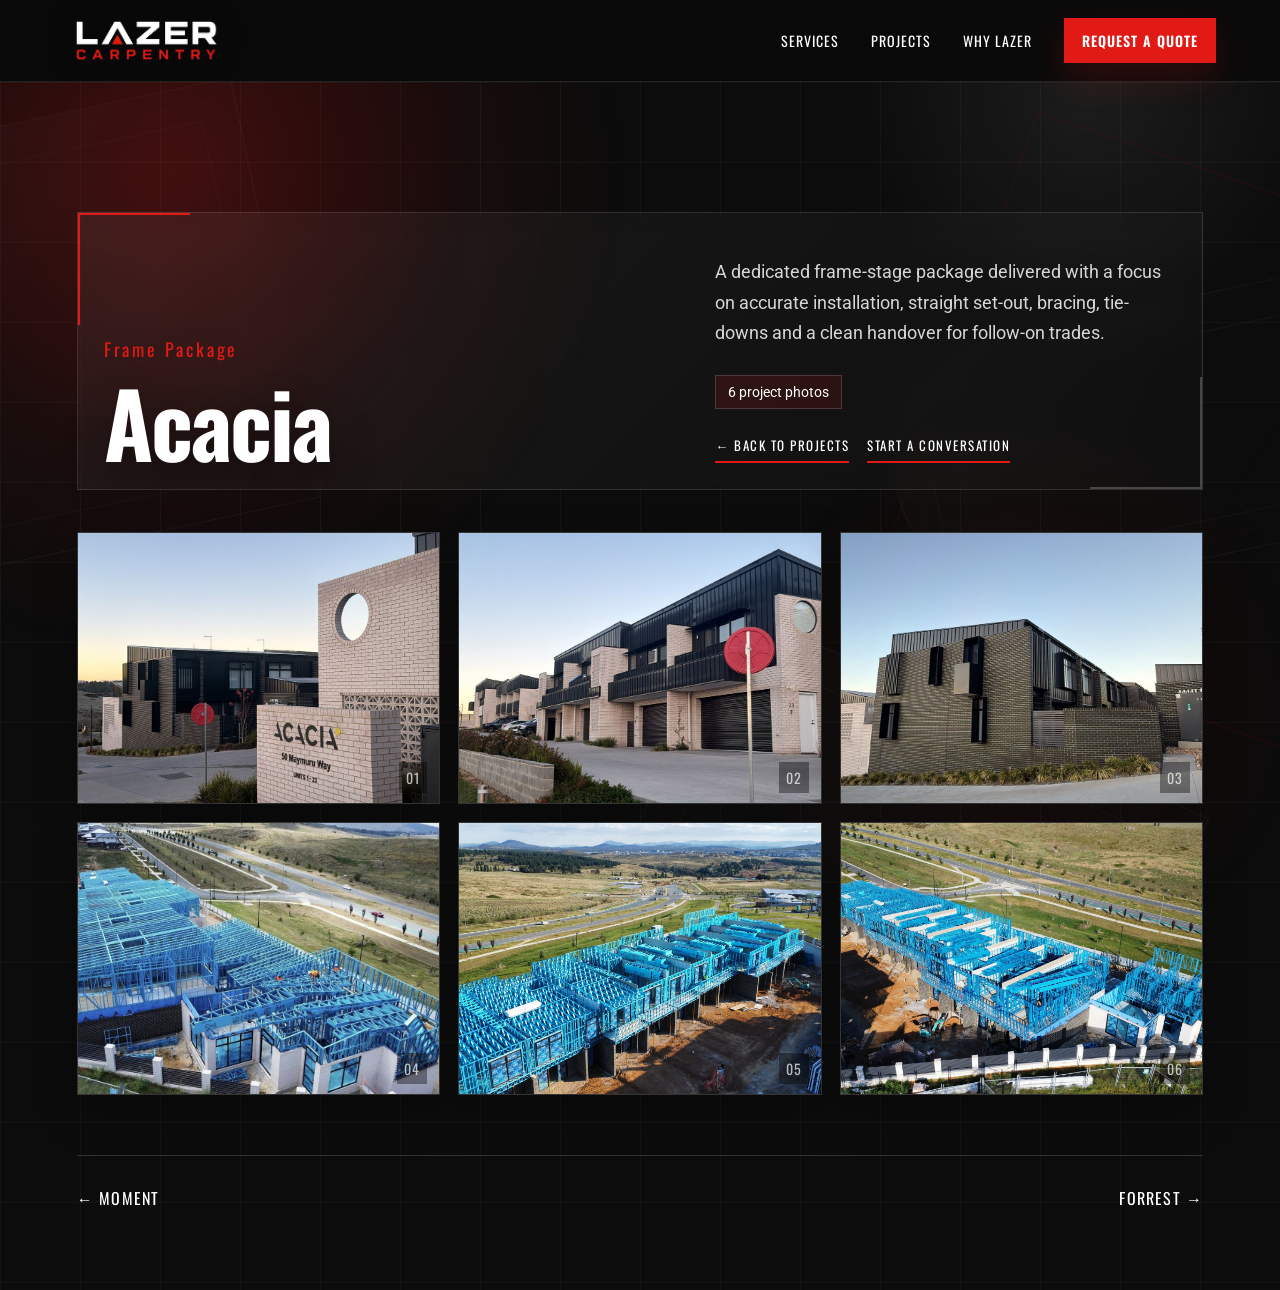
==== commit 12a8a14a: "Add files via upload V27 architectural premium upgrade" ====
--- a/gallery-acacia.html
+++ b/gallery-acacia.html
@@ -8,12 +8,17 @@
   <link rel="preconnect" href="https://fonts.googleapis.com">
   <link rel="preconnect" href="https://fonts.gstatic.com" crossorigin>
   <link href="https://fonts.googleapis.com/css2?family=Oswald:wght@500;600;700&family=Roboto:wght@400;500;700&display=swap" rel="stylesheet">
-  <link rel="stylesheet" href="styles.css?v=26">
+  <link rel="stylesheet" href="styles.css?v=27">
 </head>
 <body class="gallery-page">
 <div class="scroll-progress" aria-hidden="true"></div>
+<div class="ambient-architecture" aria-hidden="true">
+  <span class="arch-shape arch-shape-one"></span>
+  <span class="arch-shape arch-shape-two"></span>
+  <span class="arch-shape arch-shape-three"></span>
+</div>
 <header class="nav">
-  <a href="index.html#top" class="brand" aria-label="Lazer Carpentry home"><span class="logo-badge nav-badge"><img src="logo-transparent.png?v=26" alt="Lazer Carpentry logo"></span></a>
+  <a href="index.html#top" class="brand" aria-label="Lazer Carpentry home"><span class="logo-badge nav-badge"><img src="logo-transparent.png?v=27" alt="Lazer Carpentry logo"></span></a>
   <button class="menu" aria-label="Open menu">☰</button>
   <nav>
     <a href="index.html#services">Services</a>
@@ -62,7 +67,7 @@
 </div>
 
 <div class="mobile-actions"><a href="mailto:info@lazercarpentry.com.au">Email</a><a href="https://instagram.com/lazercarpentry">Instagram</a></div>
-<script src="script.js?v=26"></script>
-<script src="gallery.js?v=26"></script>
+<script src="script.js?v=27"></script>
+<script src="gallery.js?v=27"></script>
 </body>
 </html>
--- a/styles.css
+++ b/styles.css
@@ -265,3 +265,118 @@
 @media(prefers-reduced-motion:reduce){
   *,*:before,*:after{animation:none!important;transition:none!important;scroll-behavior:auto!important}
 }
+
+
+/* V27 Architectural Premium Pass */
+body{position:relative}
+.ambient-architecture{position:fixed;inset:0;pointer-events:none;z-index:0;overflow:hidden;opacity:.9}
+.ambient-architecture:before{content:"";position:absolute;inset:0;background:
+  radial-gradient(circle at 14% 18%,rgba(226,26,22,.12),transparent 23%),
+  radial-gradient(circle at 85% 10%,rgba(255,255,255,.08),transparent 19%),
+  radial-gradient(circle at 80% 78%,rgba(226,26,22,.08),transparent 24%);
+filter:blur(.2px)}
+.arch-shape{position:absolute;display:block;border:1px solid rgba(255,255,255,.08);background:linear-gradient(135deg,rgba(255,255,255,.035),rgba(255,255,255,0));transform:rotate(-12deg);opacity:.58}
+.arch-shape:before,.arch-shape:after{content:"";position:absolute;inset:18px;border:1px solid rgba(226,26,22,.08)}
+.arch-shape:after{inset:36px;border-color:rgba(255,255,255,.06)}
+.arch-shape-one{width:430px;height:430px;left:-150px;top:13vh;animation:archFloatOne 20s ease-in-out infinite alternate}
+.arch-shape-two{width:620px;height:260px;right:-230px;top:33vh;border-radius:260px 0 0 260px;animation:archFloatTwo 26s ease-in-out infinite alternate}
+.arch-shape-three{width:520px;height:520px;right:12vw;bottom:-310px;transform:rotate(24deg);animation:archFloatThree 24s ease-in-out infinite alternate}
+@keyframes archFloatOne{from{transform:rotate(-12deg) translate3d(0,0,0)}to{transform:rotate(-7deg) translate3d(24px,34px,0)}}
+@keyframes archFloatTwo{from{transform:rotate(8deg) translate3d(0,0,0)}to{transform:rotate(3deg) translate3d(-30px,28px,0)}}
+@keyframes archFloatThree{from{transform:rotate(24deg) translate3d(0,0,0)}to{transform:rotate(18deg) translate3d(28px,-24px,0)}}
+
+.nav,.hero,.strip,.premium-rail,.section,.cta,footer,.mobile-actions,.gallery-main{position:relative;z-index:1}
+.hero:before{content:"";position:absolute;inset:92px 5vw 52px;border:1px solid rgba(255,255,255,.105);z-index:1;pointer-events:none;clip-path:polygon(0 0,64% 0,64% 1px,0 1px,0 100%,1px 100%,1px 0)}
+.hero-inner:before{content:"";position:absolute;left:-36px;top:95px;width:2px;height:calc(100% - 115px);background:linear-gradient(var(--red),rgba(226,26,22,0));box-shadow:0 0 20px rgba(226,26,22,.38)}
+.hero-inner:after{content:"LZR / 01";position:absolute;right:-8vw;bottom:22px;color:rgba(255,255,255,.08);font-family:Oswald,Arial,sans-serif;font-size:clamp(68px,10vw,160px);line-height:.8;font-weight:700;letter-spacing:-4px;pointer-events:none}
+.hero-logo{filter:drop-shadow(0 8px 26px rgba(0,0,0,.65)) drop-shadow(0 0 18px rgba(226,26,22,.12))}
+.hero-proof span{box-shadow:inset 0 1px 0 rgba(255,255,255,.08),0 18px 42px rgba(0,0,0,.18)}
+
+.strip{box-shadow:0 16px 42px rgba(0,0,0,.12)}
+.strip:before,.strip:after{content:"";position:absolute;top:0;bottom:0;width:90px;pointer-events:none}
+.strip:before{left:0;background:linear-gradient(90deg,#101010,transparent)}
+.strip:after{right:0;background:linear-gradient(270deg,#101010,transparent)}
+
+.architectural-panel{position:relative;overflow:hidden}
+.architectural-panel:before{content:"";position:absolute;inset:0;background:
+  linear-gradient(120deg,transparent 0 42%,rgba(226,26,22,.12) 42.2%,transparent 42.8%),
+  radial-gradient(circle at 92% 14%,rgba(226,26,22,.16),transparent 25%);
+pointer-events:none}
+.premium-rail article{min-height:210px}
+.premium-rail article:hover{background:linear-gradient(135deg,rgba(255,255,255,.05),rgba(226,26,22,.06));}
+
+.blueprint-section,.architectural-section{position:relative;overflow:hidden}
+.blueprint-section:before{content:"";position:absolute;inset:0;background-image:
+  linear-gradient(rgba(0,0,0,.035) 1px,transparent 1px),
+  linear-gradient(90deg,rgba(0,0,0,.035) 1px,transparent 1px);
+background-size:64px 64px;mask-image:radial-gradient(circle at 74% 18%,#000,transparent 60%);opacity:.7;pointer-events:none}
+.blueprint-section:after{content:"";position:absolute;width:360px;height:360px;border:1px solid rgba(226,26,22,.12);right:-150px;top:70px;transform:rotate(22deg);pointer-events:none}
+.architectural-section:before{content:"";position:absolute;width:min(52vw,680px);height:min(52vw,680px);border:1px solid rgba(226,26,22,.1);left:-260px;top:80px;transform:rotate(-18deg);pointer-events:none}
+.architectural-section:after{content:"";position:absolute;right:6vw;bottom:54px;width:220px;height:220px;border-radius:50%;border:1px solid rgba(0,0,0,.08);box-shadow:inset 0 0 0 28px rgba(0,0,0,.018);pointer-events:none}
+.dark.architectural-dark,.faq.architectural-dark{position:relative;overflow:hidden;background:
+  radial-gradient(circle at 14% 8%,rgba(226,26,22,.14),transparent 26%),
+  linear-gradient(135deg,#0f0f0f,#070707)}
+.faq.architectural-dark:before{content:"";position:absolute;inset:0;background:
+  linear-gradient(rgba(255,255,255,.035) 1px,transparent 1px),
+  linear-gradient(90deg,rgba(255,255,255,.035) 1px,transparent 1px);
+background-size:76px 76px;opacity:.55;mask-image:linear-gradient(90deg,#000,transparent 76%);pointer-events:none}
+.section>*{position:relative;z-index:1}
+
+.section-head h2,.project-head h2,.about h2,.proof-head h2,.testimonial-head h2,.faq-head h2,.contact h2{position:relative}
+.section-head h2:after,.project-head h2:after,.about h2:after,.proof-head h2:after,.testimonial-head h2:after,.faq-head h2:after,.contact h2:after{content:"";display:block;width:78px;height:4px;background:var(--red);margin-top:22px;box-shadow:0 0 18px rgba(226,26,22,.32)}
+.project-head h2:after,.faq-head h2:after{background:#fff;box-shadow:0 0 18px rgba(255,255,255,.16)}
+
+.cards{counter-reset:service}
+.cards article{isolation:isolate}
+.cards article:after{content:"0" counter(service);counter-increment:service;position:absolute;right:16px;bottom:8px;font-family:Oswald,Arial,sans-serif;font-size:82px;line-height:1;color:rgba(0,0,0,.04);font-weight:700;z-index:-1}
+.cards article:hover:after{color:rgba(226,26,22,.075)}
+.project-grid{counter-reset:project}
+.project-card{counter-increment:project}
+.project figcaption:before{content:"0" counter(project);position:absolute;right:26px;top:40px;color:rgba(255,255,255,.17);font-family:Oswald,Arial,sans-serif;font-size:46px;font-weight:700;line-height:1}
+.project-card:nth-child(n+10) .project figcaption:before{content:counter(project)}
+.project:after{background:
+  radial-gradient(circle at 80% 25%,rgba(226,26,22,.16),transparent 34%),
+  linear-gradient(135deg,transparent 0 66%,rgba(255,255,255,.08) 66.2%,transparent 66.8%)}
+.project-card:hover .project span{color:#fff}
+.project-card:hover .project h3{text-shadow:0 10px 34px rgba(0,0,0,.55)}
+
+.proof-card{background:
+  linear-gradient(135deg,rgba(255,255,255,.06),rgba(255,255,255,0)),
+  #111}
+.proof-card:before{content:"";position:absolute;left:0;right:0;bottom:0;height:1px;background:linear-gradient(90deg,var(--red),transparent)}
+.testimonial-card{position:relative;overflow:hidden}
+.testimonial-card:after{content:"";position:absolute;right:-56px;bottom:-56px;width:160px;height:160px;border:1px solid rgba(226,26,22,.12);transform:rotate(28deg)}
+.contact form{position:relative;overflow:hidden}
+.contact form:before{content:"";position:absolute;right:-110px;top:-110px;width:260px;height:260px;border-radius:50%;border:1px solid rgba(226,26,22,.1);box-shadow:inset 0 0 0 32px rgba(226,26,22,.03);pointer-events:none}
+footer{background:
+  radial-gradient(circle at 18% 20%,rgba(226,26,22,.12),transparent 26%),
+  #080808}
+
+.gallery-main:after{content:"";position:absolute;right:-180px;top:100px;width:520px;height:520px;border:1px solid rgba(226,26,22,.11);transform:rotate(19deg);pointer-events:none}
+.gallery-hero:before{content:"";position:absolute;left:0;top:0;width:110px;height:110px;border-top:2px solid var(--red);border-left:2px solid var(--red);pointer-events:none}
+.gallery-hero:after{content:"";position:absolute;right:0;bottom:0;width:110px;height:110px;border-right:2px solid rgba(255,255,255,.22);border-bottom:2px solid rgba(255,255,255,.22);pointer-events:none}
+.gallery-grid{counter-reset:gallery}
+.gallery-item{counter-increment:gallery}
+.gallery-item:after{content:counter(gallery,decimal-leading-zero);position:absolute;right:12px;bottom:10px;z-index:2;color:rgba(255,255,255,.7);font-family:Oswald,Arial,sans-serif;font-size:14px;letter-spacing:1px;background:rgba(0,0,0,.38);padding:5px 7px}
+.gallery-item:hover:after{background:var(--red);color:#fff}
+
+@media(max-width:900px){
+  .hero:before{inset:88px 4vw 34px}
+  .hero-inner:before,.hero-inner:after{display:none}
+  .architectural-section:after{display:none}
+}
+@media(max-width:580px){
+  .ambient-architecture{opacity:.55}
+  .arch-shape-one{width:250px;height:250px;left:-140px}
+  .arch-shape-two{display:none}
+  .arch-shape-three{width:320px;height:320px;right:-170px;bottom:-210px}
+  .hero:before{display:none}
+  .section-head h2:after,.project-head h2:after,.about h2:after,.proof-head h2:after,.testimonial-head h2:after,.faq-head h2:after,.contact h2:after{width:56px;height:3px;margin-top:16px}
+  .blueprint-section:after,.architectural-section:before{display:none}
+  .cards article:after{font-size:66px}
+  .project figcaption:before{font-size:34px;right:22px;top:42px}
+  .gallery-hero:before,.gallery-hero:after{width:74px;height:74px}
+}
+@media(prefers-reduced-motion:reduce){
+  .arch-shape,.hero-bg,.cta:before{animation:none!important}
+}
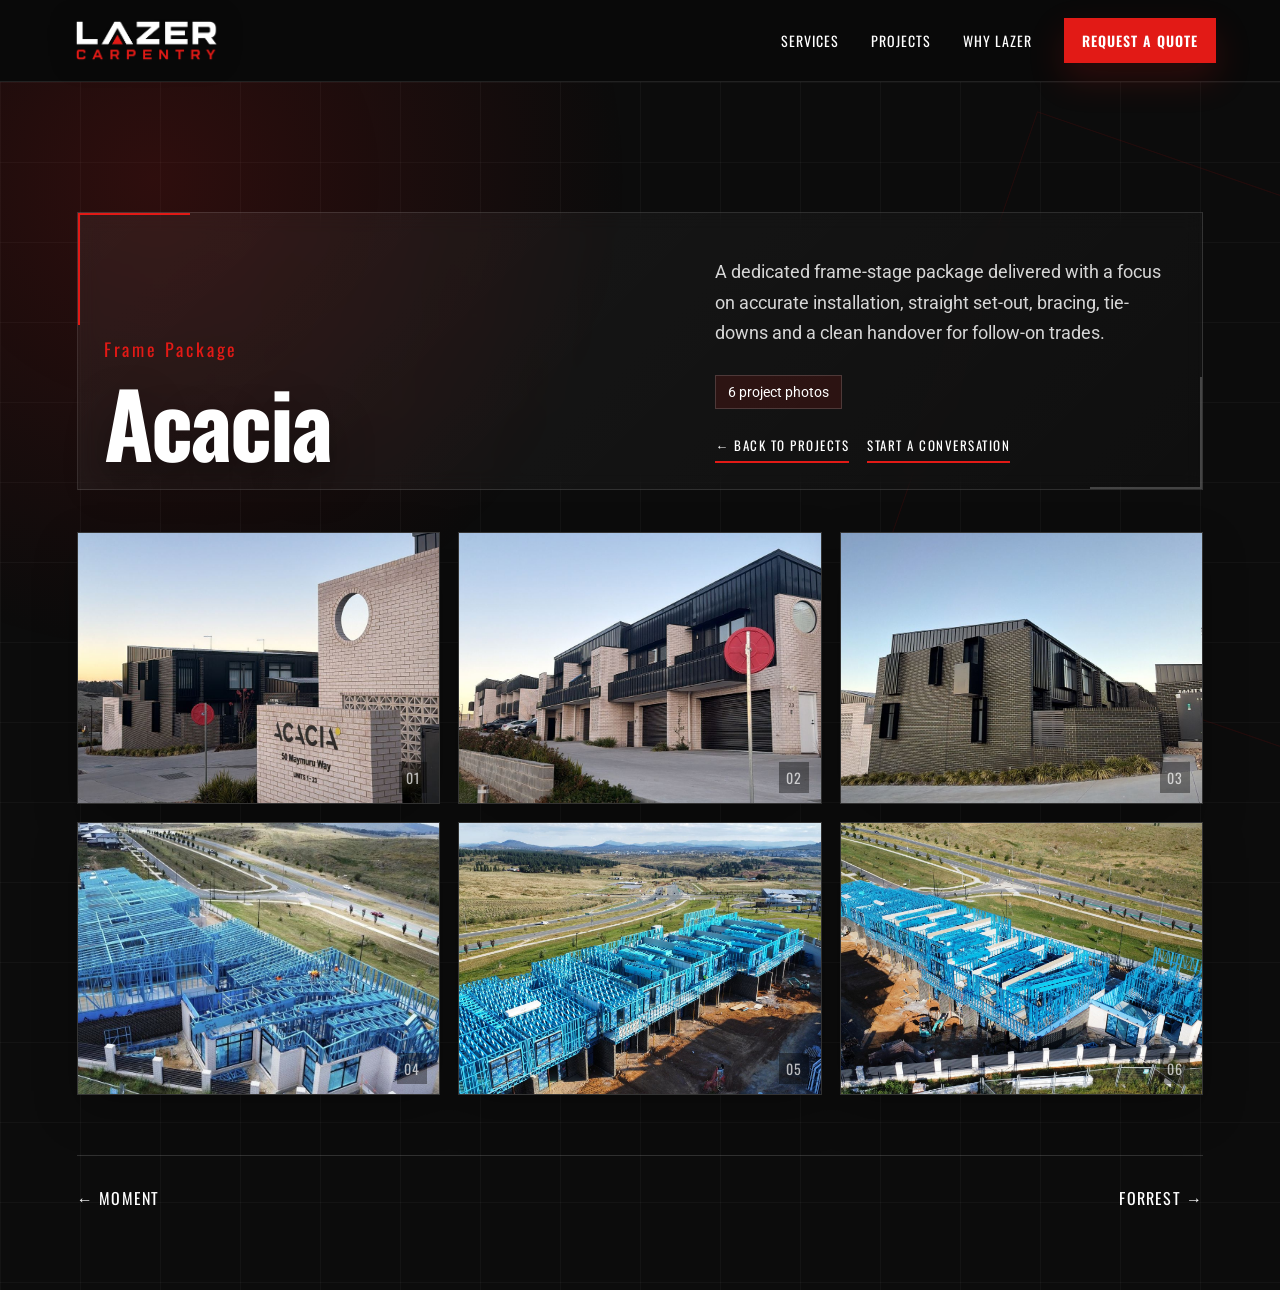
==== commit 983e32bf: "Add files via upload V28 cleaner premium balance" ====
--- a/gallery-acacia.html
+++ b/gallery-acacia.html
@@ -8,7 +8,7 @@
   <link rel="preconnect" href="https://fonts.googleapis.com">
   <link rel="preconnect" href="https://fonts.gstatic.com" crossorigin>
   <link href="https://fonts.googleapis.com/css2?family=Oswald:wght@500;600;700&family=Roboto:wght@400;500;700&display=swap" rel="stylesheet">
-  <link rel="stylesheet" href="styles.css?v=27">
+  <link rel="stylesheet" href="styles.css?v=28">
 </head>
 <body class="gallery-page">
 <div class="scroll-progress" aria-hidden="true"></div>
@@ -18,7 +18,7 @@
   <span class="arch-shape arch-shape-three"></span>
 </div>
 <header class="nav">
-  <a href="index.html#top" class="brand" aria-label="Lazer Carpentry home"><span class="logo-badge nav-badge"><img src="logo-transparent.png?v=27" alt="Lazer Carpentry logo"></span></a>
+  <a href="index.html#top" class="brand" aria-label="Lazer Carpentry home"><span class="logo-badge nav-badge"><img src="logo-transparent.png?v=28" alt="Lazer Carpentry logo"></span></a>
   <button class="menu" aria-label="Open menu">☰</button>
   <nav>
     <a href="index.html#services">Services</a>
@@ -67,7 +67,7 @@
 </div>
 
 <div class="mobile-actions"><a href="mailto:info@lazercarpentry.com.au">Email</a><a href="https://instagram.com/lazercarpentry">Instagram</a></div>
-<script src="script.js?v=27"></script>
-<script src="gallery.js?v=27"></script>
+<script src="script.js?v=28"></script>
+<script src="gallery.js?v=28"></script>
 </body>
 </html>
--- a/styles.css
+++ b/styles.css
@@ -380,3 +380,73 @@
 @media(prefers-reduced-motion:reduce){
   .arch-shape,.hero-bg,.cta:before{animation:none!important}
 }
+
+
+/* V28 Cleaner Premium Pass */
+/* Pull back crowded V27 architectural overlays on the first screen. */
+.ambient-architecture{display:none!important}
+.hero:before,.hero-inner:before,.hero-inner:after{display:none!important}
+
+/* Keep project images cleaner and more visible. */
+.project figcaption:before{display:none!important}
+.project:after{background:radial-gradient(circle at 86% 20%,rgba(226,26,22,.08),transparent 28%)!important}
+.project-card:before{background:radial-gradient(circle 190px at var(--mx,50%) var(--my,50%),rgba(226,26,22,.16),transparent 62%)!important}
+.project>img{opacity:1!important;filter:contrast(1.03) saturate(1.02)!important}
+.project:before{background:linear-gradient(180deg,rgba(0,0,0,.02),rgba(0,0,0,.18) 48%,rgba(0,0,0,.78))!important}
+.project:hover:before{background:linear-gradient(180deg,rgba(0,0,0,0),rgba(0,0,0,.12) 48%,rgba(0,0,0,.68))!important}
+
+/* Lighter, cleaner hero premium treatment. */
+.hero-lines{opacity:.13!important}
+.hero-noise{opacity:.055!important}
+.hero-proof span{background:rgba(10,10,10,.34);border-color:rgba(255,255,255,.12)}
+.hero-proof strong{color:#fff}
+
+/* Premium detail added below projects so the lower half matches the top without crowding images. */
+.delivery-standard{background:#f6f6f6;color:#111;position:relative;overflow:hidden}
+.delivery-standard:before{content:"";position:absolute;inset:0;background:
+  linear-gradient(rgba(0,0,0,.035) 1px,transparent 1px),
+  linear-gradient(90deg,rgba(0,0,0,.035) 1px,transparent 1px);
+background-size:70px 70px;opacity:.7;mask-image:linear-gradient(115deg,#000,transparent 78%);pointer-events:none}
+.delivery-standard:after{content:"";position:absolute;right:-170px;top:80px;width:440px;height:440px;border:1px solid rgba(226,26,22,.12);transform:rotate(20deg);pointer-events:none}
+.standard-inner{max-width:1480px;margin:0 auto 42px;display:grid;grid-template-columns:1fr 1fr;gap:32px 72px;align-items:end;position:relative;z-index:1}
+.standard-inner .eyebrow{grid-column:1/-1;margin-bottom:-8px}
+.standard-inner h2{font-size:clamp(48px,6vw,92px);line-height:.9;margin:0;letter-spacing:-1px}
+.standard-inner h2:after{content:"";display:block;width:78px;height:4px;background:var(--red);margin-top:22px;box-shadow:0 0 18px rgba(226,26,22,.28)}
+.standard-inner p{font-size:18px;line-height:1.75;color:#555;max-width:650px;margin:0}
+.standard-grid{max-width:1480px;margin:0 auto;display:grid;grid-template-columns:repeat(3,1fr);gap:18px;position:relative;z-index:1}
+.standard-grid article{background:#fff;border:1px solid rgba(0,0,0,.08);padding:34px 30px;min-height:230px;box-shadow:0 18px 45px rgba(0,0,0,.06);transition:transform .3s ease,box-shadow .3s ease,border-color .3s ease}
+.standard-grid article:hover{transform:translateY(-7px);box-shadow:0 28px 70px rgba(0,0,0,.11);border-color:rgba(226,26,22,.28)}
+.standard-grid span{color:var(--red);font-family:Oswald,Arial,sans-serif;letter-spacing:1.6px;font-size:14px}
+.standard-grid strong{display:block;margin:18px 0 12px;font-family:Oswald,Arial,sans-serif;text-transform:uppercase;font-size:31px;letter-spacing:.5px}
+.standard-grid p{margin:0;color:#5b5b5b;line-height:1.68}
+
+.premium-quote-strip{position:relative;overflow:hidden;background:#111;color:#fff;padding:44px 6vw;border-top:1px solid rgba(255,255,255,.12);border-bottom:1px solid rgba(255,255,255,.12)}
+.premium-quote-strip:before{content:"";position:absolute;inset:0;background:
+  radial-gradient(circle at 12% 50%,rgba(226,26,22,.18),transparent 22%),
+  linear-gradient(115deg,transparent 0 48%,rgba(255,255,255,.08) 48.2%,transparent 48.8%);
+pointer-events:none}
+.premium-quote-strip div{max-width:1480px;margin:0 auto;display:flex;justify-content:space-between;align-items:center;gap:28px;position:relative;z-index:1}
+.premium-quote-strip span{font-family:Oswald,Arial,sans-serif;text-transform:uppercase;letter-spacing:1.7px;color:#ff5a55;font-size:14px}
+.premium-quote-strip strong{font-family:Oswald,Arial,sans-serif;text-transform:uppercase;letter-spacing:1px;font-size:clamp(25px,3.2vw,48px);line-height:1.05;text-align:right;max-width:760px}
+
+/* Subtler architectural treatment below projects. */
+.architectural-section:before,.architectural-section:after,.blueprint-section:after{opacity:.45}
+.testimonial-card,.proof-card,.contact form{box-shadow:0 18px 55px rgba(0,0,0,.08)}
+.faq-list details:hover,.faq-list details[open]{padding-left:18px;padding-right:18px}
+
+@media(max-width:900px){
+  .standard-inner{grid-template-columns:1fr;align-items:start}
+  .standard-inner .eyebrow{grid-column:auto;margin-bottom:0}
+  .standard-grid{grid-template-columns:1fr}
+  .premium-quote-strip div{display:block}
+  .premium-quote-strip strong{display:block;text-align:left;margin-top:12px}
+}
+@media(max-width:580px){
+  .delivery-standard{padding-top:76px;padding-bottom:76px}
+  .standard-inner{gap:20px;margin-bottom:30px}
+  .standard-inner h2{font-size:48px}
+  .standard-inner h2:after{width:56px;height:3px;margin-top:16px}
+  .standard-grid article{min-height:auto;padding:30px 26px}
+  .standard-grid strong{font-size:28px}
+  .premium-quote-strip{padding:36px 6vw}
+}
